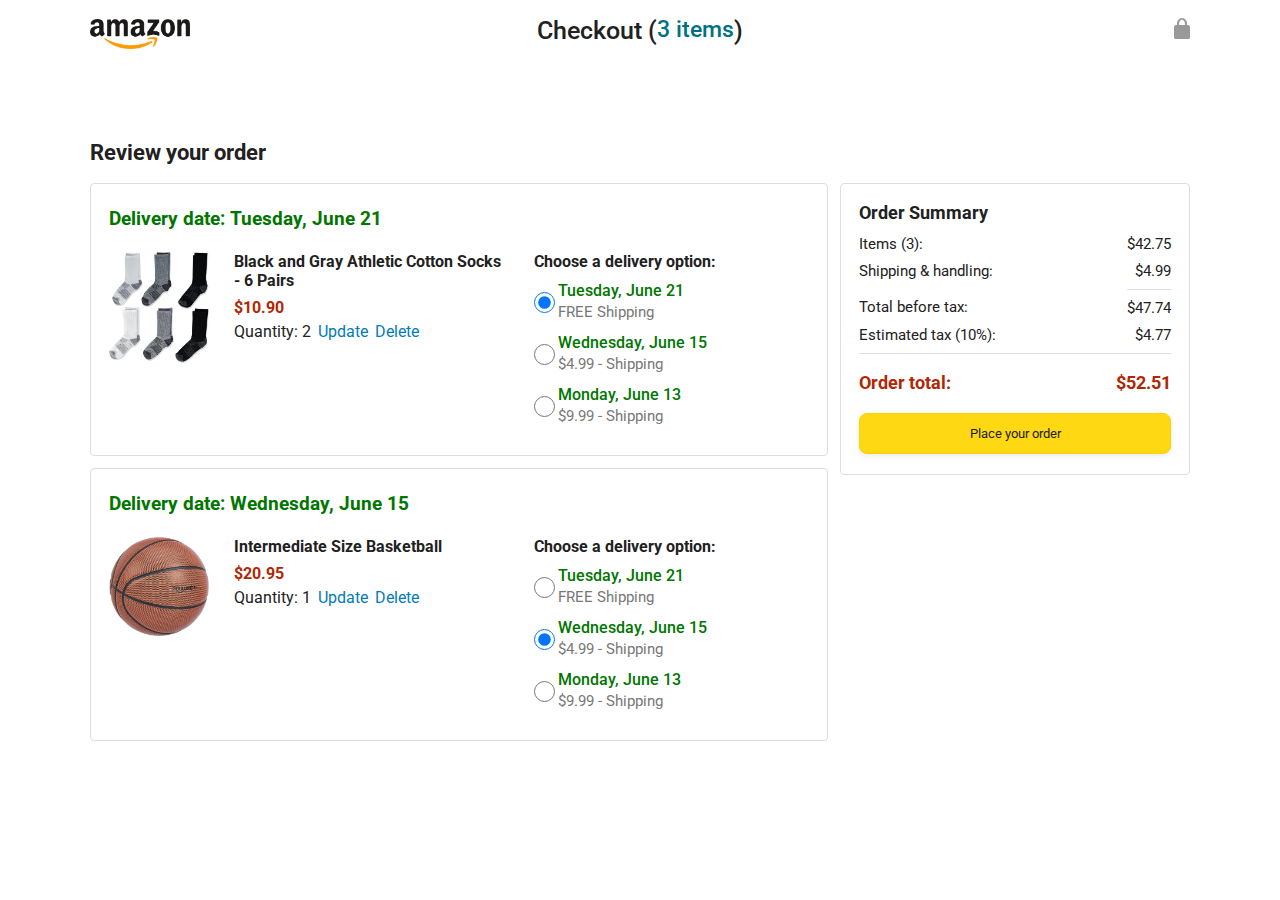
==== javascript-amazon-project/checkout.html @ df57d0c3 "amazon project added" ====
<!DOCTYPE html>
<html>
  <head>
    <title>Checkout</title>

    <!-- This code is needed for responsive design to work.
      (Responsive design = make the website look good on
      smaller screen sizes like a phone or a tablet). -->
    <meta name="viewport" content="width=device-width, initial-scale=1">

    <!-- Load a font called Roboto from Google Fonts. -->
    <link rel="preconnect" href="https://fonts.googleapis.com">
    <link rel="preconnect" href="https://fonts.gstatic.com" crossorigin>
    <link href="https://fonts.googleapis.com/css2?family=Roboto:wght@400;500;700&display=swap" rel="stylesheet">

    <!-- Here are the CSS files for this page. -->
    <link rel="stylesheet" href="styles/shared/general.css">
    <link rel="stylesheet" href="styles/pages/checkout/checkout-header.css">
    <link rel="stylesheet" href="styles/pages/checkout/checkout.css">
  </head>
  <body>
    <div class="checkout-header">
      <div class="header-content">
        <div class="checkout-header-left-section">
          <a href="amazon.html">
            <img class="amazon-logo" src="images/amazon-logo.png">
            <img class="amazon-mobile-logo" src="images/amazon-mobile-logo.png">
          </a>
        </div>

        <div class="checkout-header-middle-section">
          Checkout (<a class="return-to-home-link"
            href="amazon.html">3 items</a>)
        </div>

        <div class="checkout-header-right-section">
          <img src="images/icons/checkout-lock-icon.png">
        </div>
      </div>
    </div>

    <div class="main">
      <div class="page-title">Review your order</div>

      <div class="checkout-grid">
        <div class="order-summary">
          <div class="cart-item-container">
            <div class="delivery-date">
              Delivery date: Tuesday, June 21
            </div>

            <div class="cart-item-details-grid">
              <img class="product-image"
                src="images/products/athletic-cotton-socks-6-pairs.jpg">

              <div class="cart-item-details">
                <div class="product-name">
                  Black and Gray Athletic Cotton Socks - 6 Pairs
                </div>
                <div class="product-price">
                  $10.90
                </div>
                <div class="product-quantity">
                  <span>
                    Quantity: <span class="quantity-label">2</span>
                  </span>
                  <span class="update-quantity-link link-primary">
                    Update
                  </span>
                  <span class="delete-quantity-link link-primary">
                    Delete
                  </span>
                </div>
              </div>

              <div class="delivery-options">
                <div class="delivery-options-title">
                  Choose a delivery option:
                </div>
                <div class="delivery-option">
                  <input type="radio" checked
                    class="delivery-option-input"
                    name="delivery-option-1">
                  <div>
                    <div class="delivery-option-date">
                      Tuesday, June 21
                    </div>
                    <div class="delivery-option-price">
                      FREE Shipping
                    </div>
                  </div>
                </div>
                <div class="delivery-option">
                  <input type="radio"
                    class="delivery-option-input"
                    name="delivery-option-1">
                  <div>
                    <div class="delivery-option-date">
                      Wednesday, June 15
                    </div>
                    <div class="delivery-option-price">
                      $4.99 - Shipping
                    </div>
                  </div>
                </div>
                <div class="delivery-option">
                  <input type="radio"
                    class="delivery-option-input"
                    name="delivery-option-1">
                  <div>
                    <div class="delivery-option-date">
                      Monday, June 13
                    </div>
                    <div class="delivery-option-price">
                      $9.99 - Shipping
                    </div>
                  </div>
                </div>
              </div>
            </div>
          </div>

          <div class="cart-item-container">
            <div class="delivery-date">
              Delivery date: Wednesday, June 15
            </div>

            <div class="cart-item-details-grid">
              <img class="product-image"
                src="images/products/intermediate-composite-basketball.jpg">

              <div class="cart-item-details">
                <div class="product-name">
                  Intermediate Size Basketball
                </div>
                <div class="product-price">
                  $20.95
                </div>
                <div class="product-quantity">
                  <span>
                    Quantity: <span class="quantity-label">1</span>
                  </span>
                  <span class="update-quantity-link link-primary">
                    Update
                  </span>
                  <span class="delete-quantity-link link-primary">
                    Delete
                  </span>
                </div>
              </div>

              <div class="delivery-options">
                <div class="delivery-options-title">
                  Choose a delivery option:
                </div>

                <div class="delivery-option">
                  <input type="radio" class="delivery-option-input"
                    name="delivery-option-2">
                  <div>
                    <div class="delivery-option-date">
                      Tuesday, June 21
                    </div>
                    <div class="delivery-option-price">
                      FREE Shipping
                    </div>
                  </div>
                </div>
                <div class="delivery-option">
                  <input type="radio" checked class="delivery-option-input"
                    name="delivery-option-2">
                  <div>
                    <div class="delivery-option-date">
                      Wednesday, June 15
                    </div>
                    <div class="delivery-option-price">
                      $4.99 - Shipping
                    </div>
                  </div>
                </div>
                <div class="delivery-option">
                  <input type="radio" class="delivery-option-input"
                    name="delivery-option-2">
                  <div>
                    <div class="delivery-option-date">
                      Monday, June 13
                    </div>
                    <div class="delivery-option-price">
                      $9.99 - Shipping
                    </div>
                  </div>
                </div>
              </div>
            </div>
          </div>
        </div>

        <div class="payment-summary">
          <div class="payment-summary-title">
            Order Summary
          </div>

          <div class="payment-summary-row">
            <div>Items (3):</div>
            <div class="payment-summary-money">$42.75</div>
          </div>

          <div class="payment-summary-row">
            <div>Shipping &amp; handling:</div>
            <div class="payment-summary-money">$4.99</div>
          </div>

          <div class="payment-summary-row subtotal-row">
            <div>Total before tax:</div>
            <div class="payment-summary-money">$47.74</div>
          </div>

          <div class="payment-summary-row">
            <div>Estimated tax (10%):</div>
            <div class="payment-summary-money">$4.77</div>
          </div>

          <div class="payment-summary-row total-row">
            <div>Order total:</div>
            <div class="payment-summary-money">$52.51</div>
          </div>

          <button class="place-order-button button-primary">
            Place your order
          </button>
        </div>
      </div>
    </div>
  </body>
</html>
---- javascript-amazon-project/styles/shared/general.css ----
body {
  font-family: Roboto, Arial;
  color: rgb(33, 33, 33);
  /* The <body> element has a default margin of 8px
     on all sides. This removes the default margins. */
  margin: 0;
}

/* <p> elements have a default margin on the top
   and bottom. This removes the default margins. */
p {
  margin: 0;
}

button {
  cursor: pointer;
}

select {
  cursor: pointer;
}

input, select, button {
  font-family: Roboto, Arial;
}

.button-primary {
  color: rgb(33, 33, 33);
  background-color: rgb(255, 216, 20);
  border: 1px solid rgb(252, 210, 0);
  border-radius: 8px;
  cursor: pointer;
  box-shadow: 0 2px 5px rgba(213, 217, 217, 0.5);
}

.button-primary:hover {
  background-color: rgb(247, 202, 0);
  border: 1px solid rgb(242, 194, 0);
}

.button-primary:active {
  background: rgb(255, 216, 20);
  border-color: rgb(252, 210, 0);
  box-shadow: none;
}

.button-secondary {
  color: rgb(33, 33, 33);
  background: white;
  border: 1px solid rgb(213, 217, 217);
  border-radius: 8px;
  cursor: pointer;
  box-shadow: 0 2px 5px rgba(213, 217, 217, 0.5);
}

.button-secondary:hover {
  background-color: rgb(247, 250, 250);
}

.button-secondary:active {
  background-color: rgb(237, 253, 255);
  box-shadow: none;
}

/* These styles will limit text to 2 lines. Anything
   beyond 2 lines will be replaced with "..."
   You can find this code by using an A.I. tool or by
   searching in Google.
   https://css-tricks.com/almanac/properties/l/line-clamp/ */
.limit-text-to-2-lines {
  display: -webkit-box;
  -webkit-line-clamp: 2;
  -webkit-box-orient: vertical;
  overflow: hidden;
}

.link-primary {
  color: rgb(1, 124, 182);
  cursor: pointer;
}

.link-primary:hover {
  color: rgb(196, 80, 0);
}

/* Styles for dropdown selectors. */
select {
  color: rgb(33, 33, 33);
  background-color: rgb(240, 240, 240);
  border: 1px solid rgb(213, 217, 217);
  border-radius: 8px;
  padding: 3px 5px;
  font-size: 15px;
  cursor: pointer;
  box-shadow: 0 2px 5px rgba(213, 217, 217, 0.5);
}

select:focus,
input:focus {
  outline: 2px solid rgb(255, 153, 0);
}
---- javascript-amazon-project/styles/pages/checkout/checkout-header.css ----
.checkout-header {
  height: 60px;
  padding-left: 30px;
  padding-right: 30px;
  background-color: white;

  display: flex;
  justify-content: center;

  position: fixed;
  top: 0;
  left: 0;
  right: 0;
  z-index: 1000;
}

.header-content {
  width: 100%;
  max-width: 1100px;

  display: flex;
  align-items: center;
}

.checkout-header-left-section {
  width: 150px;
}

.amazon-logo {
  width: 100px;
  margin-top: 12px;
}

.amazon-mobile-logo {
  display: none;
}

/* @media is used to create responsive design (making the
   website look good on any screen size). This @media
   means when the screen width is 575px or less, different
   styles (inside the {...}) will be applied. */
@media (max-width: 575px) {
  .checkout-header-left-section {
    width: auto;
  }

  .amazon-logo {
    display: none;
  }

  .amazon-mobile-logo {
    display: inline-block;
    height: 35px;
    margin-top: 5px;
  }
}

.checkout-header-middle-section {
  flex: 1;
  flex-shrink: 0;
  text-align: center;

  font-size: 25px;
  font-weight: 500;

  display: flex;
  justify-content: center;
}

.return-to-home-link {
  color: rgb(0, 113, 133);
  font-size: 23px;
  text-decoration: none;
  cursor: pointer;
}

@media (max-width: 1000px) {
  .checkout-header-middle-section {
    font-size: 20px;
    margin-right: 60px;
  }

  .return-to-home-link {
    font-size: 18px;
  }
}

@media (max-width: 575px) {
  .checkout-header-middle-section {
    margin-right: 5px;
  }
}

.checkout-header-right-section {
  text-align: right;
  width: 150px;
}

@media (max-width: 1000px) {
  .checkout-header-right-section {
    width: auto;
  }
}
---- javascript-amazon-project/styles/pages/checkout/checkout.css ----
.main {
  max-width: 1100px;
  padding-left: 30px;
  padding-right: 30px;

  margin-top: 140px;
  margin-bottom: 100px;

  /* margin-left: auto;
     margin-right auto;
     Is a trick for centering an element horizontally
     without needing a container. */
  margin-left: auto;
  margin-right: auto;
}

.page-title {
  font-weight: 700;
  font-size: 22px;
  margin-bottom: 18px;
}

.checkout-grid {
  display: grid;
  /* Here, 1fr means the first column will take
     up the remaining space in the grid. */
  grid-template-columns: 1fr 350px;
  column-gap: 12px;

  /* Use align-items: start; to prevent the elements
     in the grid from stretching vertically. */
  align-items: start;
}

@media (max-width: 1000px) {
  .main {
    max-width: 500px;
  }

  .checkout-grid {
    grid-template-columns: 1fr;
  }
}

.cart-item-container,
.payment-summary {
  border: 1px solid rgb(222, 222, 222);
  border-radius: 4px;
  padding: 18px;
}

.cart-item-container {
  margin-bottom: 12px;
}

.payment-summary {
  padding-bottom: 5px;
}

@media (max-width: 1000px) {
  .payment-summary {
    /* grid-row: 1 means this element will be placed into row
      1 in the grid. (Normally, the row that an element is
      placed in is determined by the order of the elements in
      the HTML. grid-row overrides this default ordering). */
    grid-row: 1;
    margin-bottom: 12px;
  }
}

.delivery-date {
  color: rgb(0, 118, 0);
  font-weight: 700;
  font-size: 19px;
  margin-top: 5px;
  margin-bottom: 22px;
}

.cart-item-details-grid {
  display: grid;
  /* 100px 1fr 1fr; means the 2nd and 3rd column will
     take up half the remaining space in the grid
     (they will divide up the remaining space evenly). */
  grid-template-columns: 100px 1fr 1fr;
  column-gap: 25px;
}

@media (max-width: 1000px) {
  .cart-item-details-grid {
    grid-template-columns: 100px 1fr;
    row-gap: 30px;
  }
}

.product-image {
  max-width: 100%;
  max-height: 120px;

  /* margin-left: auto;
     margin-right auto;
     Is a trick for centering an element horizontally
     without needing a container. */
  margin-left: auto;
  margin-right: auto;
}

.product-name {
  font-weight: 700;
  margin-bottom: 8px;
}

.product-price {
  color: rgb(177, 39, 4);
  font-weight: 700;
  margin-bottom: 5px;
}

.product-quantity .link-primary {
  margin-left: 3px;
}

@media (max-width: 1000px) {
  .delivery-options {
    /* grid-column: 1 means this element will be placed
       in column 1 in the grid. (Normally, the column that
       an element is placed in is determined by the order
       of the elements in the HTML. grid-column overrides
       this default ordering).
       
       / span 2 means this element will take up 2 columns
       in the grid (Normally, each element takes up 1
       column in the grid). */
    grid-column: 1 / span 2;
  }
}

.delivery-options-title {
  font-weight: 700;
  margin-bottom: 10px;
}

.delivery-option {
  display: grid;
  grid-template-columns: 24px 1fr;
  margin-bottom: 12px;
  cursor: pointer;
}

.delivery-option-input {
  margin-left: 0px;
  cursor: pointer;
}

.delivery-option-date {
  color: rgb(0, 118, 0);
  font-weight: 500;
  margin-bottom: 3px;
}

.delivery-option-price {
  color: rgb(120, 120, 120);
  font-size: 15px;
}

.payment-summary-title {
  font-weight: 700;
  font-size: 18px;
  margin-bottom: 12px;
}

.payment-summary-row {
  display: grid;
  /* 1fr auto; means the width of the 2nd column will be
     determined by the elements inside the column (auto).
     The 1st column will take up the remaining space. */
  grid-template-columns: 1fr auto;

  font-size: 15px;
  margin-bottom: 9px;
}

.payment-summary-money {
  text-align: right;
}

.subtotal-row .payment-summary-money {
  border-top: 1px solid rgb(222, 222, 222);
}

.subtotal-row div {
  padding-top: 9px;
}

.total-row {
  color: rgb(177, 39, 4);
  font-weight: 700;
  font-size: 18px;

  border-top: 1px solid rgb(222, 222, 222);
  padding-top: 18px;
}

.place-order-button {
  width: 100%;
  padding-top: 12px;
  padding-bottom: 12px;
  border-radius: 8px;

  margin-top: 11px;
  margin-bottom: 15px;
}
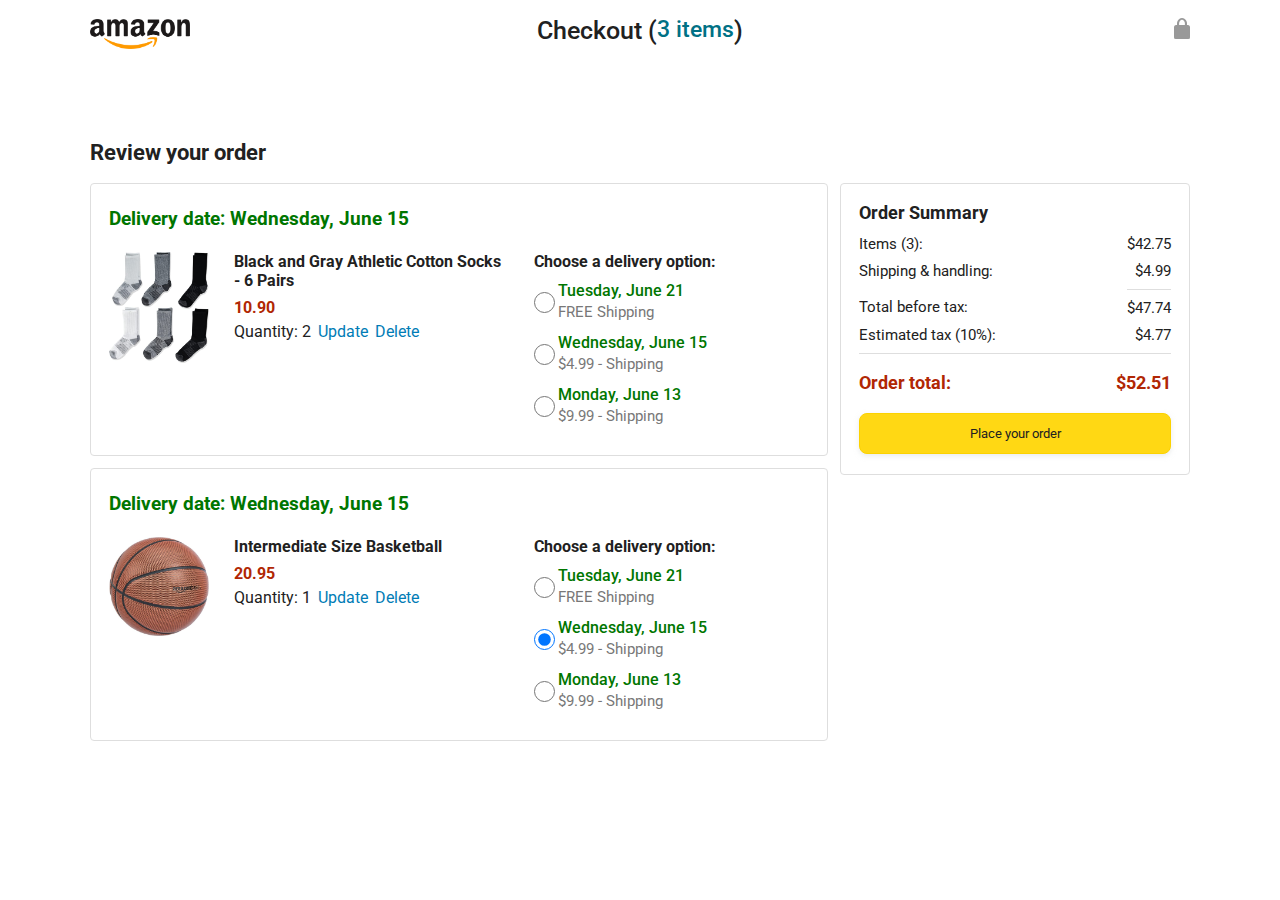
==== commit 57d4b3bd: "made cart interactive" ====
--- a/javascript-amazon-project/checkout.html
+++ b/javascript-amazon-project/checkout.html
@@ -34,7 +34,7 @@
         </div>
 
         <div class="checkout-header-right-section">
-          <img src="images/icons/checkout-lock-icon.png">
+          <img src="images/icons/checkout-lock-icon.png" />
         </div>
       </div>
     </div>
@@ -43,157 +43,7 @@
       <div class="page-title">Review your order</div>
 
       <div class="checkout-grid">
-        <div class="order-summary">
-          <div class="cart-item-container">
-            <div class="delivery-date">
-              Delivery date: Tuesday, June 21
-            </div>
-
-            <div class="cart-item-details-grid">
-              <img class="product-image"
-                src="images/products/athletic-cotton-socks-6-pairs.jpg">
-
-              <div class="cart-item-details">
-                <div class="product-name">
-                  Black and Gray Athletic Cotton Socks - 6 Pairs
-                </div>
-                <div class="product-price">
-                  $10.90
-                </div>
-                <div class="product-quantity">
-                  <span>
-                    Quantity: <span class="quantity-label">2</span>
-                  </span>
-                  <span class="update-quantity-link link-primary">
-                    Update
-                  </span>
-                  <span class="delete-quantity-link link-primary">
-                    Delete
-                  </span>
-                </div>
-              </div>
-
-              <div class="delivery-options">
-                <div class="delivery-options-title">
-                  Choose a delivery option:
-                </div>
-                <div class="delivery-option">
-                  <input type="radio" checked
-                    class="delivery-option-input"
-                    name="delivery-option-1">
-                  <div>
-                    <div class="delivery-option-date">
-                      Tuesday, June 21
-                    </div>
-                    <div class="delivery-option-price">
-                      FREE Shipping
-                    </div>
-                  </div>
-                </div>
-                <div class="delivery-option">
-                  <input type="radio"
-                    class="delivery-option-input"
-                    name="delivery-option-1">
-                  <div>
-                    <div class="delivery-option-date">
-                      Wednesday, June 15
-                    </div>
-                    <div class="delivery-option-price">
-                      $4.99 - Shipping
-                    </div>
-                  </div>
-                </div>
-                <div class="delivery-option">
-                  <input type="radio"
-                    class="delivery-option-input"
-                    name="delivery-option-1">
-                  <div>
-                    <div class="delivery-option-date">
-                      Monday, June 13
-                    </div>
-                    <div class="delivery-option-price">
-                      $9.99 - Shipping
-                    </div>
-                  </div>
-                </div>
-              </div>
-            </div>
-          </div>
-
-          <div class="cart-item-container">
-            <div class="delivery-date">
-              Delivery date: Wednesday, June 15
-            </div>
-
-            <div class="cart-item-details-grid">
-              <img class="product-image"
-                src="images/products/intermediate-composite-basketball.jpg">
-
-              <div class="cart-item-details">
-                <div class="product-name">
-                  Intermediate Size Basketball
-                </div>
-                <div class="product-price">
-                  $20.95
-                </div>
-                <div class="product-quantity">
-                  <span>
-                    Quantity: <span class="quantity-label">1</span>
-                  </span>
-                  <span class="update-quantity-link link-primary">
-                    Update
-                  </span>
-                  <span class="delete-quantity-link link-primary">
-                    Delete
-                  </span>
-                </div>
-              </div>
-
-              <div class="delivery-options">
-                <div class="delivery-options-title">
-                  Choose a delivery option:
-                </div>
-
-                <div class="delivery-option">
-                  <input type="radio" class="delivery-option-input"
-                    name="delivery-option-2">
-                  <div>
-                    <div class="delivery-option-date">
-                      Tuesday, June 21
-                    </div>
-                    <div class="delivery-option-price">
-                      FREE Shipping
-                    </div>
-                  </div>
-                </div>
-                <div class="delivery-option">
-                  <input type="radio" checked class="delivery-option-input"
-                    name="delivery-option-2">
-                  <div>
-                    <div class="delivery-option-date">
-                      Wednesday, June 15
-                    </div>
-                    <div class="delivery-option-price">
-                      $4.99 - Shipping
-                    </div>
-                  </div>
-                </div>
-                <div class="delivery-option">
-                  <input type="radio" class="delivery-option-input"
-                    name="delivery-option-2">
-                  <div>
-                    <div class="delivery-option-date">
-                      Monday, June 13
-                    </div>
-                    <div class="delivery-option-price">
-                      $9.99 - Shipping
-                    </div>
-                  </div>
-                </div>
-              </div>
-            </div>
-          </div>
-        </div>
+        <div class="js-order-summary order-summary"></div>
 
         <div class="payment-summary">
           <div class="payment-summary-title">
@@ -231,5 +81,6 @@
         </div>
       </div>
     </div>
+    <script type="module" src="scripts/checkout.js"></script>
   </body>
 </html>
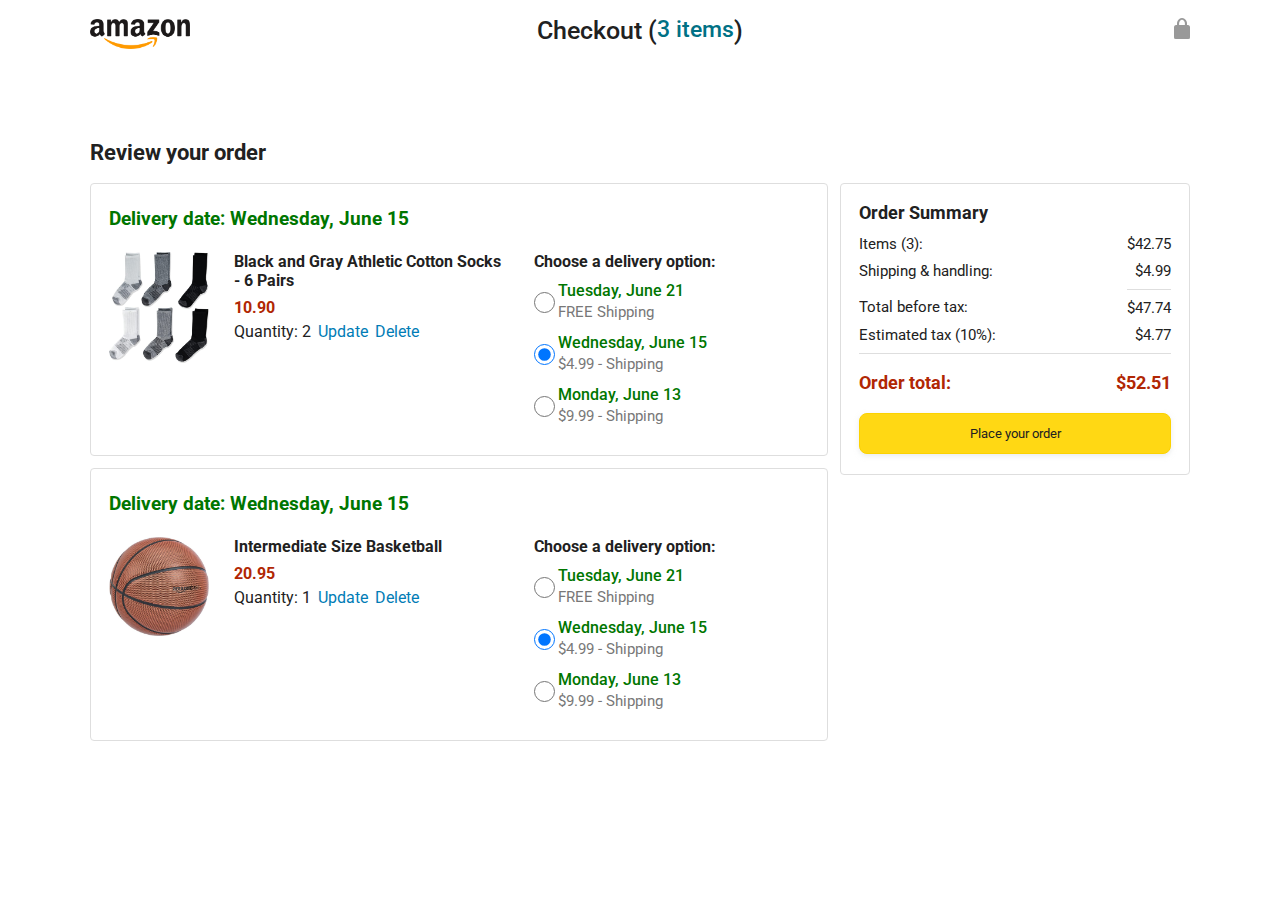
==== commit dcc621a2: "small changes" ====
--- a/javascript-amazon-project/checkout.html
+++ b/javascript-amazon-project/checkout.html
@@ -6,31 +6,37 @@
     <!-- This code is needed for responsive design to work.
       (Responsive design = make the website look good on
       smaller screen sizes like a phone or a tablet). -->
-    <meta name="viewport" content="width=device-width, initial-scale=1">
+    <meta name="viewport" content="width=device-width, initial-scale=1" />
 
     <!-- Load a font called Roboto from Google Fonts. -->
-    <link rel="preconnect" href="https://fonts.googleapis.com">
-    <link rel="preconnect" href="https://fonts.gstatic.com" crossorigin>
-    <link href="https://fonts.googleapis.com/css2?family=Roboto:wght@400;500;700&display=swap" rel="stylesheet">
+    <link rel="preconnect" href="https://fonts.googleapis.com" />
+    <link rel="preconnect" href="https://fonts.gstatic.com" crossorigin />
+    <link
+      href="https://fonts.googleapis.com/css2?family=Roboto:wght@400;500;700&display=swap"
+      rel="stylesheet"
+    />
 
     <!-- Here are the CSS files for this page. -->
-    <link rel="stylesheet" href="styles/shared/general.css">
-    <link rel="stylesheet" href="styles/pages/checkout/checkout-header.css">
-    <link rel="stylesheet" href="styles/pages/checkout/checkout.css">
+    <link rel="stylesheet" href="styles/shared/general.css" />
+    <link rel="stylesheet" href="styles/pages/checkout/checkout-header.css" />
+    <link rel="stylesheet" href="styles/pages/checkout/checkout.css" />
   </head>
   <body>
     <div class="checkout-header">
       <div class="header-content">
         <div class="checkout-header-left-section">
           <a href="amazon.html">
-            <img class="amazon-logo" src="images/amazon-logo.png">
-            <img class="amazon-mobile-logo" src="images/amazon-mobile-logo.png">
+            <img class="amazon-logo" src="images/amazon-logo.png" />
+            <img
+              class="amazon-mobile-logo"
+              src="images/amazon-mobile-logo.png"
+            />
           </a>
         </div>
 
         <div class="checkout-header-middle-section">
-          Checkout (<a class="return-to-home-link"
-            href="amazon.html">3 items</a>)
+          Checkout (<a class="return-to-home-link" href="amazon.html">3 items</a
+          >)
         </div>
 
         <div class="checkout-header-right-section">
@@ -46,9 +52,7 @@
         <div class="js-order-summary order-summary"></div>
 
         <div class="payment-summary">
-          <div class="payment-summary-title">
-            Order Summary
-          </div>
+          <div class="payment-summary-title">Order Summary</div>
 
           <div class="payment-summary-row">
             <div>Items (3):</div>
